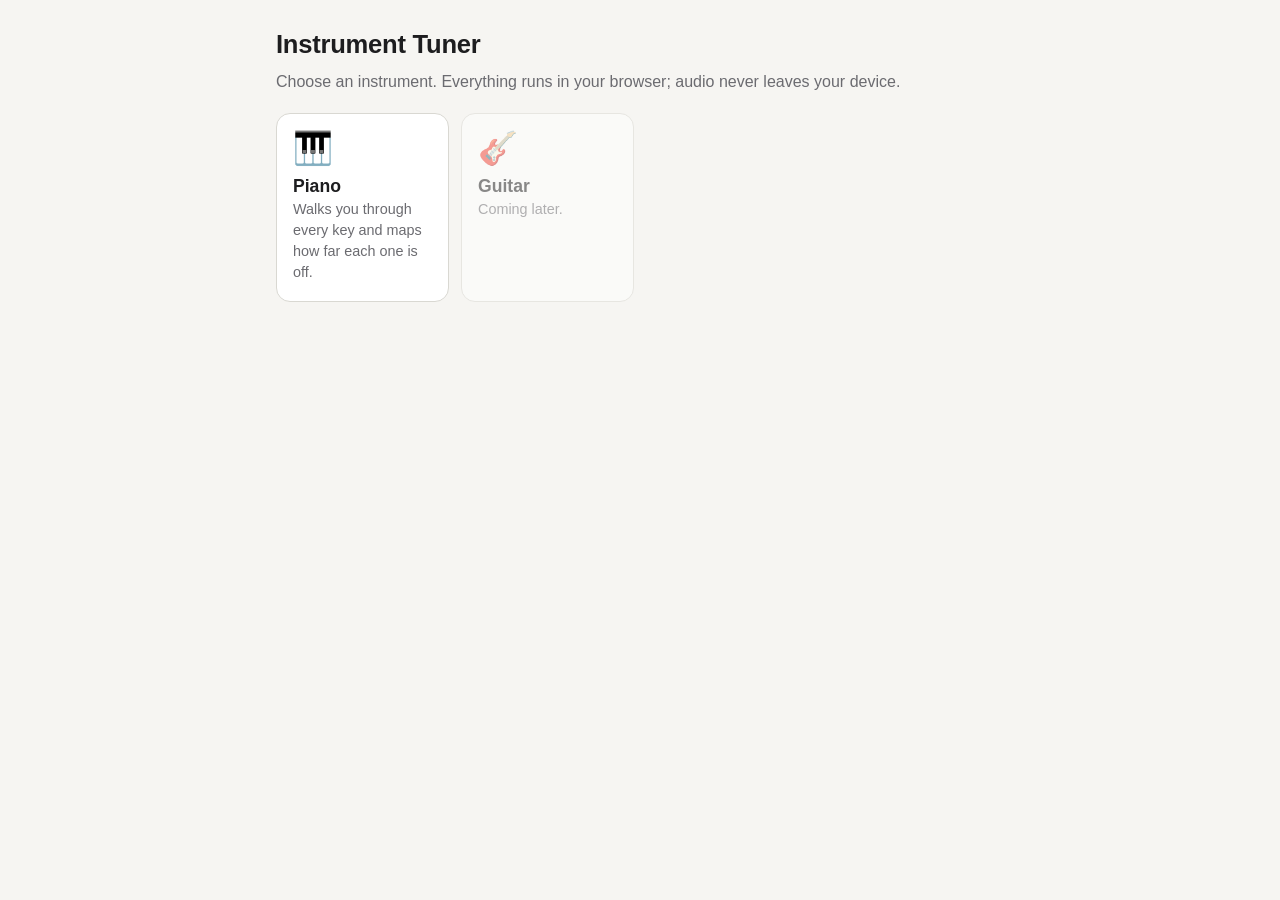
==== index.html @ 6a26d145 "Initial commit: browser-based instrument tuner with piano tuner Co-Authored-By: Claude Opus 5.5 <nor" ====
<!doctype html>
<html lang="en">
<head>
  <meta charset="utf-8">
  <meta name="viewport" content="width=device-width, initial-scale=1, viewport-fit=cover">
  <meta name="apple-mobile-web-app-capable" content="yes">
  <meta name="mobile-web-app-capable" content="yes">
  <meta name="apple-mobile-web-app-title" content="Tuner">
  <meta name="apple-mobile-web-app-status-bar-style" content="default">
  <title>Instrument Tuner</title>
  <link rel="stylesheet" href="shared/style.css">
  <style>
    .instruments {
      display: grid;
      grid-template-columns: repeat(auto-fill, minmax(160px, 1fr));
      gap: 12px;
      margin-top: 20px;
    }
    .instrument {
      display: block;
      text-decoration: none;
      color: var(--text);
      background: var(--surface);
      border: 1px solid var(--border);
      border-radius: var(--radius);
      padding: 18px 16px;
      min-height: 120px;
    }
    a.instrument:hover { border-color: var(--accent); }
    .instrument .icon { font-size: 2rem; line-height: 1; }
    .instrument .name { font-weight: 700; font-size: 1.1rem; margin-top: 10px; }
    .instrument .desc { color: var(--muted); font-size: 0.9rem; }
    .instrument.soon { opacity: 0.5; }
  </style>
</head>
<body>
  <main>
    <h1>Instrument Tuner</h1>
    <p class="muted">Choose an instrument. Everything runs in your browser; audio never leaves your device.</p>

    <!-- Add new instruments here: one folder per instrument, using shared/tuner.js. -->
    <div class="instruments">
      <a class="instrument" href="piano/">
        <div class="icon" aria-hidden="true">🎹</div>
        <div class="name">Piano</div>
        <div class="desc">Walks you through every key and maps how far each one is off.</div>
      </a>
      <div class="instrument soon" aria-disabled="true">
        <div class="icon" aria-hidden="true">🎸</div>
        <div class="name">Guitar</div>
        <div class="desc">Coming later.</div>
      </div>
    </div>
  </main>
</body>
</html>
---- shared/style.css ----
/* Shared look for every instrument page. */

:root {
  --bg: #f6f5f2;
  --surface: #ffffff;
  --surface-2: #ecebe6;
  --text: #1d1d1f;
  --muted: #6b6b70;
  --border: #d9d8d2;
  --accent: #2f6fde;
  --good: #1f9d55;
  --warn: #d48a0b;
  --bad: #d1373b;
  --white-key: #ffffff;
  --black-key: #222226;
  --radius: 14px;
  color-scheme: light;
}

@media (prefers-color-scheme: dark) {
  :root:not([data-theme="light"]) {
    --bg: #121214;
    --surface: #1c1c1f;
    --surface-2: #26262a;
    --text: #f2f2f4;
    --muted: #9a9aa2;
    --border: #34343a;
    --accent: #5b92f0;
    --good: #34c46f;
    --warn: #f0a92a;
    --bad: #f05a5e;
    --white-key: #e9e9ec;
    --black-key: #0a0a0b;
    color-scheme: dark;
  }
}

:root[data-theme="dark"] {
  --bg: #121214;
  --surface: #1c1c1f;
  --surface-2: #26262a;
  --text: #f2f2f4;
  --muted: #9a9aa2;
  --border: #34343a;
  --accent: #5b92f0;
  --good: #34c46f;
  --warn: #f0a92a;
  --bad: #f05a5e;
  --white-key: #e9e9ec;
  --black-key: #0a0a0b;
  color-scheme: dark;
}

* { box-sizing: border-box; }

html, body { margin: 0; }

body {
  background: var(--bg);
  color: var(--text);
  font: 16px/1.45 -apple-system, BlinkMacSystemFont, "Segoe UI", Roboto, sans-serif;
  -webkit-text-size-adjust: 100%;
  min-height: 100vh;
  min-height: 100dvh;
}

main {
  max-width: 760px;
  margin: 0 auto;
  padding: max(16px, env(safe-area-inset-top)) 16px max(24px, env(safe-area-inset-bottom));
}

h1 { font-size: 1.6rem; margin: 0.4em 0 0.2em; letter-spacing: -0.01em; }
h2 { font-size: 1.15rem; margin: 1.2em 0 0.5em; }
p { margin: 0.4em 0; }
a { color: var(--accent); }
.muted { color: var(--muted); }
.small { font-size: 0.85rem; }

.card {
  background: var(--surface);
  border: 1px solid var(--border);
  border-radius: var(--radius);
  padding: 16px;
}

button, .button {
  appearance: none;
  border: 1px solid var(--border);
  background: var(--surface);
  color: var(--text);
  font: inherit;
  font-weight: 600;
  padding: 10px 16px;
  border-radius: 999px;
  cursor: pointer;
  text-decoration: none;
  display: inline-flex;
  align-items: center;
  justify-content: center;
  gap: 6px;
  min-height: 44px;
}
button:disabled { opacity: 0.45; cursor: default; }
button.primary, .button.primary {
  background: var(--accent);
  border-color: var(--accent);
  color: #fff;
}

label { display: block; font-weight: 600; margin: 12px 0 6px; }
select, input[type="number"] {
  font: inherit;
  color: var(--text);
  background: var(--surface-2);
  border: 1px solid var(--border);
  border-radius: 10px;
  padding: 10px 12px;
  width: 100%;
  min-height: 44px;
}

.back-link {
  display: inline-block;
  color: var(--muted);
  text-decoration: none;
  font-size: 0.95rem;
}

.hidden { display: none !important; }
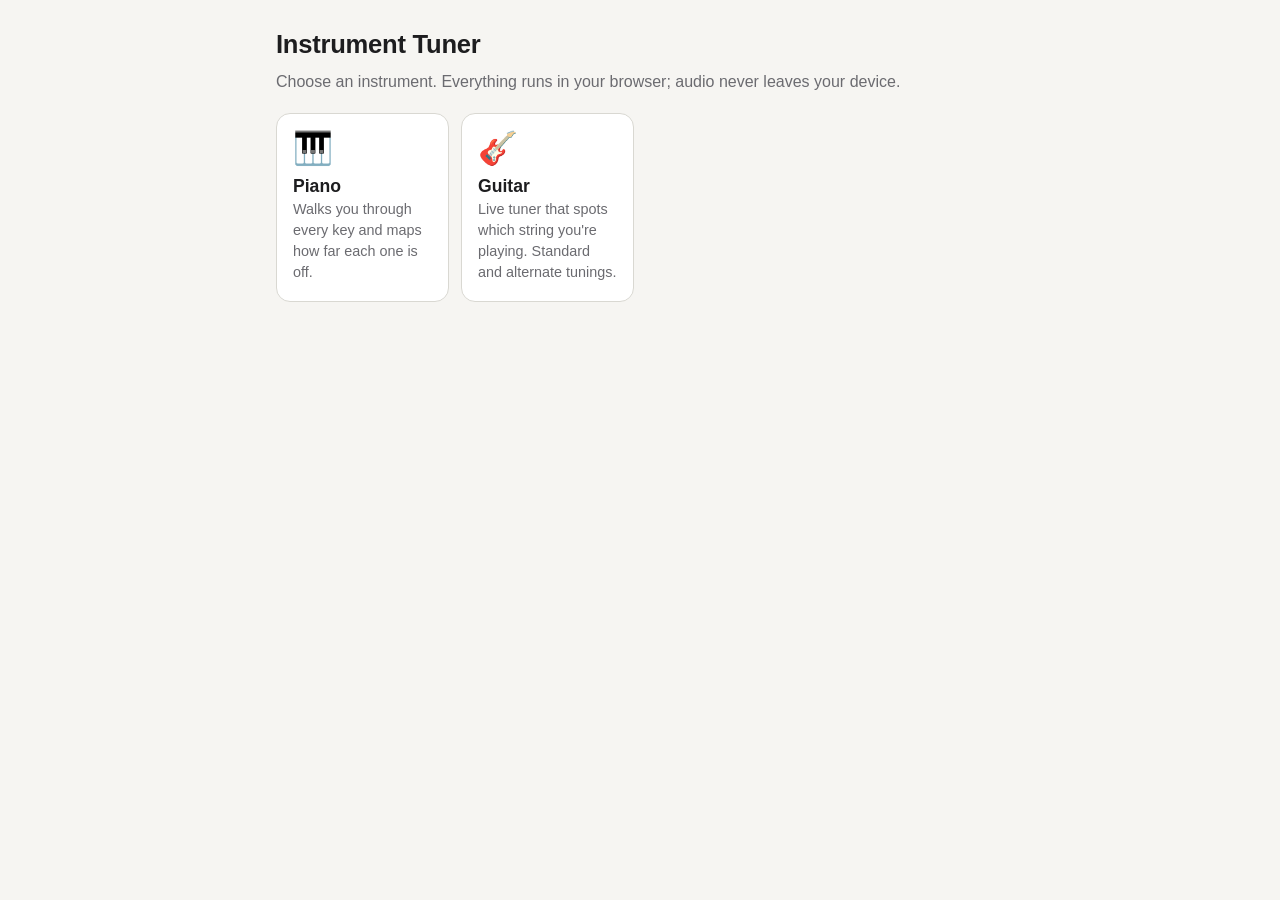
==== commit 1246c815: "Add guitar tuner Live tuner that auto-detects which string is playing, with manual string selection," ====
--- a/index.html
+++ b/index.html
@@ -45,11 +45,11 @@
         <div class="name">Piano</div>
         <div class="desc">Walks you through every key and maps how far each one is off.</div>
       </a>
-      <div class="instrument soon" aria-disabled="true">
+      <a class="instrument" href="guitar/">
         <div class="icon" aria-hidden="true">🎸</div>
         <div class="name">Guitar</div>
-        <div class="desc">Coming later.</div>
-      </div>
+        <div class="desc">Live tuner that spots which string you're playing. Standard and alternate tunings.</div>
+      </a>
     </div>
   </main>
 </body>
